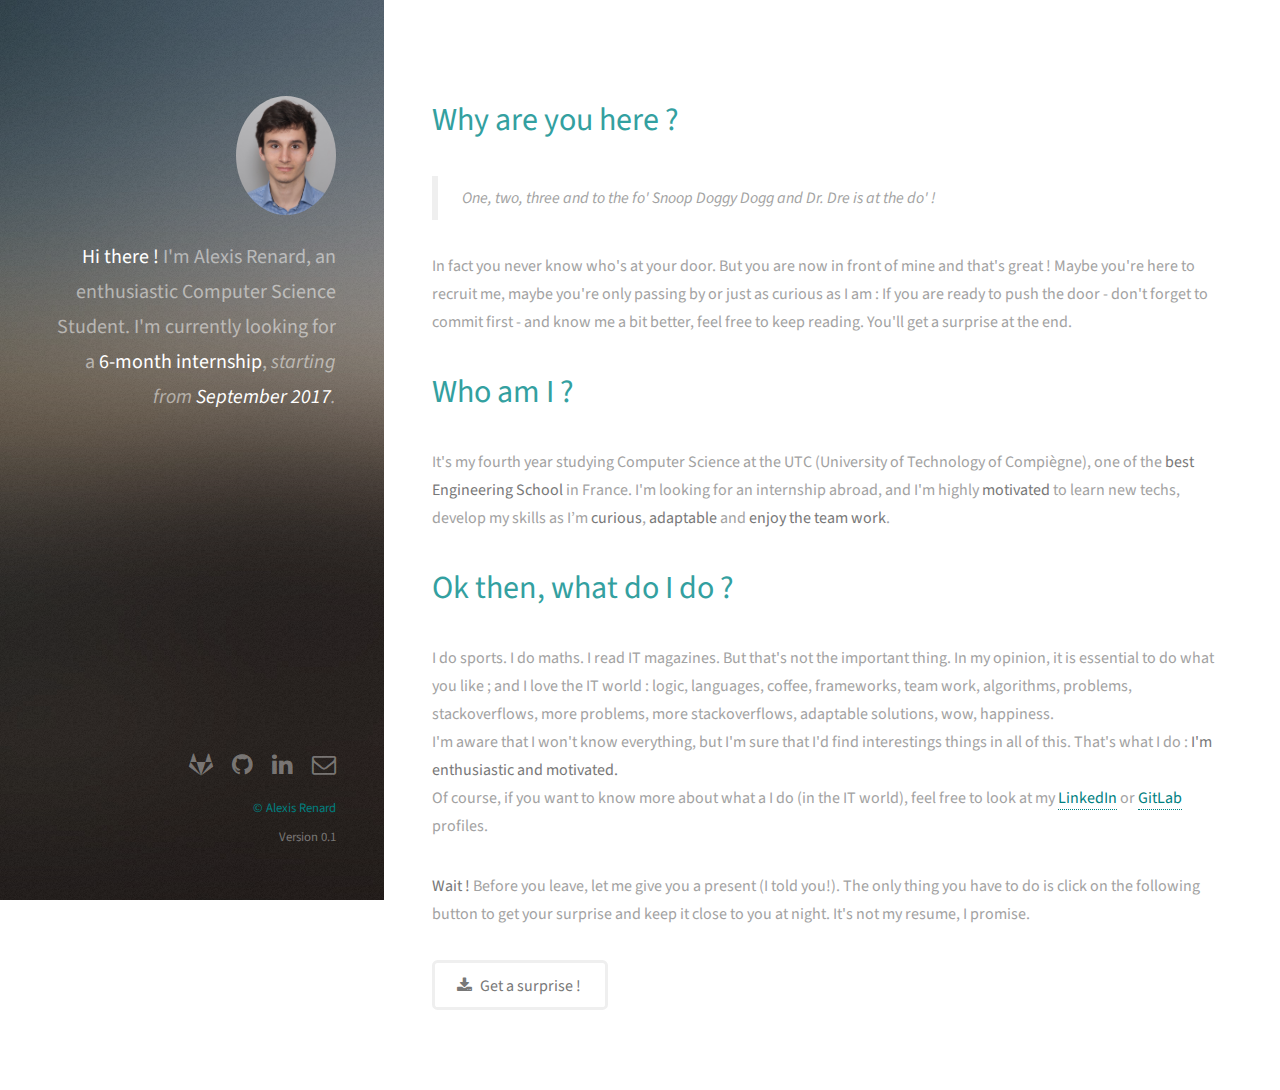
==== index.html @ 72b144be "initial commit, v0.1" ====
<!DOCTYPE HTML>
<html>
	<head>
		<title>Over here ! </title>
		<meta charset="utf-8" />
		<meta name="viewport" content="width=device-width, initial-scale=1" />
		<!--[if lte IE 8]><script src="assets/js/ie/html5shiv.js"></script><![endif]-->
		<link rel="stylesheet" href="assets/css/main.css" />
		<!--[if lte IE 8]><link rel="stylesheet" href="assets/css/ie8.css" /><![endif]-->
	</head>
	<body id="top">

		<!-- Header -->
			<header id="header">
				<div class="inner">
					<a href="#" class="image avatar"><img src="images/profile_picture.jpg" alt="" /></a>
					<h1><strong>Hi there ! </strong> I'm Alexis Renard, an enthusiastic Computer Science Student. <br/>
					I'm currently looking for a <strong>6-month internship</strong>, <i>starting from <strong>September 2017</strong>.</i><br />
					</h1>
				</div>
			</header>

		<!-- Main -->
			<div id="main">

				<!-- One -->
					<section id="one">
						
						<header class="major">
							<h2>Why are you here ?</h2>
						</header>
						<blockquote>One, two, three and to the fo' Snoop Doggy Dogg and Dr. Dre is at the do' !</blockquote>
						<p>In fact you never know who's at your door. But you are now in front of mine and that's great ! Maybe you're here to recruit me, maybe you're only passing by or just as curious as I am : If you are ready to push the door - don't forget to commit first - and know me a bit better, feel free to keep reading. You'll get a surprise at the end.
						</p>
						
						<header class="major">
							<h2>Who am I ?</h2>
						</header>
						<p>It's my fourth year studying Computer Science at the UTC (University of Technology of Compiègne),
one of the <strong>best Engineering School</strong> in France. I'm looking for an internship abroad, and I'm highly <strong>motivated</strong> to learn new techs, develop my skills
as I’m <strong>curious</strong>, <strong>adaptable</strong> and <strong>enjoy the team work</strong>.</p>
						
						<header class="major">
							<h2>Ok then, what do I do ?</h2>
						</header>
						<p>
						I do sports. I do maths. I read IT magazines. But that's not the important thing. In my opinion, it  is essential to do what you like ; and I love the IT world : logic, languages, coffee, frameworks, team work, algorithms, problems, stackoverflows, more problems, more stackoverflows, adaptable solutions, wow, happiness. <br/>
						I'm aware that I won't know everything, but I'm sure that I'd find interestings things in all of this. That's what I do : <strong>I'm enthusiastic and motivated.</strong><br/>
						Of course, if you want to know more about what a I do (in the IT world), feel free to look at my <a target="_blank" href="https://www.linkedin.com/in/renardalexis/">LinkedIn</a> or <a target="_blank" href="https://gitlab.com/alexis_renard">GitLab</a> profiles.
						</p>
	


						<p><strong>Wait !</strong> Before you leave, let me give you a present (I told you!). The only thing you have to do is click on the following button to get your surprise and keep it close to you at night. It's not my resume, I promise.
						</p>
						<ul class="actions">
								<li><a href="images/OMG_ITS_A_RESUME.pdf" download class="button icon fa-download">Get a surprise !</a></li>
						</ul>
						
					</section>
			</div>


		<!-- Footer -->
			<footer id="footer">
				<div class="inner">
					<ul class="icons">
						<li><a target="_blank" href="https://gitlab.com/alexis_renard" class="icon fa-gitlab"><span class="label">GitLab</span></a></li>
						<li><a target="_blank" href="https://github.com/alexis-renard" class="icon fa-github"><span class="label">Github</span></a></li>
						<li><a target="_blank" href="https://www.linkedin.com/in/renardalexis/" class="icon fa-linkedin"><span class="label">LinkedIn</span></a></li>
						<li><a target="_blank" href="mailto:renard.alexis@hotmail.fr" class="icon fa-envelope-o"><span class="label">Email</span></a></li>
					</ul>
					<ul class="copyright">
						<li class="alexiscolor">&copy; Alexis Renard</li>
						<li>Version 0.1</li>
						<!--<li>Design: <a href="http://html5up.net">HTML5 UP (sorry for the bit hidden credits, but they're here anyway. Thank you foalks it's a very nice work ! )</a></li>-->
					</ul>
				</div>
			</footer>

		<!-- Scripts -->
			<script src="assets/js/jquery.min.js"></script>
			<script src="assets/js/jquery.poptrox.min.js"></script>
			<script src="assets/js/skel.min.js"></script>
			<script src="assets/js/util.js"></script>
			<!--[if lte IE 8]><script src="assets/js/ie/respond.min.js"></script><![endif]-->
			<script src="assets/js/main.js"></script>

	</body>
</html>
---- assets/css/main.css ----
@import url("font-awesome.min.css");
@import url("https://fonts.googleapis.com/css?family=Source+Sans+Pro:400,400italic");

/*
	Strata by HTML5 UP
	html5up.net | @ajlkn
	Free for personal and commercial use under the CCA 3.0 license (html5up.net/license)
*/

/* Reset */

	html, body, div, span, applet, object, iframe, h1, h2, h3, h4, h5, h6, p, blockquote, pre, a, abbr, acronym, address, big, cite, code, del, dfn, em, img, ins, kbd, q, s, samp, small, strike, strong, sub, sup, tt, var, b, u, i, center, dl, dt, dd, ol, ul, li, fieldset, form, label, legend, table, caption, tbody, tfoot, thead, tr, th, td, article, aside, canvas, details, embed, figure, figcaption, footer, header, hgroup, menu, nav, output, ruby, section, summary, time, mark, audio, video {
		margin: 0;
		padding: 0;
		border: 0;
		font-size: 100%;
		font: inherit;
		vertical-align: baseline;
	}

	article, aside, details, figcaption, figure, footer, header, hgroup, menu, nav, section {
		display: block;
	}

	body {
		line-height: 1;
	}

	ol, ul {
		list-style: none;
	}

	blockquote, q {
		quotes: none;
	}

	blockquote:before, blockquote:after, q:before, q:after {
		content: '';
		content: none;
	}

	table {
		border-collapse: collapse;
		border-spacing: 0;
	}

	body {
		-webkit-text-size-adjust: none;
	}

/* Box Model */

	*, *:before, *:after {
		-moz-box-sizing: border-box;
		-webkit-box-sizing: border-box;
		box-sizing: border-box;
	}

/* Containers */

	.container {
		margin-left: auto;
		margin-right: auto;
	}

	.container.\31 25\25 {
		width: 100%;
		max-width: 1200px;
		min-width: 960px;
	}

	.container.\37 5\25 {
		width: 720px;
	}

	.container.\35 0\25 {
		width: 480px;
	}

	.container.\32 5\25 {
		width: 240px;
	}

	.container {
		width: 960px;
	}

	@media screen and (max-width: 1800px) {

		.container.\31 25\25 {
			width: 100%;
			max-width: 1200px;
			min-width: 960px;
		}

		.container.\37 5\25 {
			width: 720px;
		}

		.container.\35 0\25 {
			width: 480px;
		}

		.container.\32 5\25 {
			width: 240px;
		}

		.container {
			width: 960px;
		}

	}

	@media screen and (max-width: 1280px) {

		.container.\31 25\25 {
			width: 100%;
			max-width: 1200px;
			min-width: 960px;
		}

		.container.\37 5\25 {
			width: 720px;
		}

		.container.\35 0\25 {
			width: 480px;
		}

		.container.\32 5\25 {
			width: 240px;
		}

		.container {
			width: 960px;
		}

	}

	@media screen and (max-width: 980px) {

		.container.\31 25\25 {
			width: 100%;
			max-width: 1200px;
			min-width: 960px;
		}

		.container.\37 5\25 {
			width: 720px;
		}

		.container.\35 0\25 {
			width: 480px;
		}

		.container.\32 5\25 {
			width: 240px;
		}

		.container {
			width: 960px;
		}

	}

	@media screen and (max-width: 736px) {

		.container.\31 25\25 {
			width: 100%;
			max-width: 1200px;
			min-width: 960px;
		}

		.container.\37 5\25 {
			width: 720px;
		}

		.container.\35 0\25 {
			width: 480px;
		}

		.container.\32 5\25 {
			width: 240px;
		}

		.container {
			width: 960px;
		}

	}

	@media screen and (max-width: 480px) {

		.container.\31 25\25 {
			width: 100%;
			max-width: 1200px;
			min-width: 960px;
		}

		.container.\37 5\25 {
			width: 720px;
		}

		.container.\35 0\25 {
			width: 480px;
		}

		.container.\32 5\25 {
			width: 240px;
		}

		.container {
			width: 960px;
		}

	}

/* Grid */

	.row {
		border-bottom: solid 1px transparent;
		-moz-box-sizing: border-box;
		-webkit-box-sizing: border-box;
		box-sizing: border-box;
	}

	.row > * {
		float: left;
		-moz-box-sizing: border-box;
		-webkit-box-sizing: border-box;
		box-sizing: border-box;
	}

	.row:after, .row:before {
		content: '';
		display: block;
		clear: both;
		height: 0;
	}

	.row.uniform > * > :first-child {
		margin-top: 0;
	}

	.row.uniform > * > :last-child {
		margin-bottom: 0;
	}

	.row.\30 \25 > * {
		padding: 0 0 0 0em;
	}

	.row.\30 \25 {
		margin: 0 0 -1px 0em;
	}

	.row.uniform.\30 \25 > * {
		padding: 0em 0 0 0em;
	}

	.row.uniform.\30 \25 {
		margin: 0em 0 -1px 0em;
	}

	.row > * {
		padding: 0 0 0 2.5em;
	}

	.row {
		margin: 0 0 -1px -2.5em;
	}

	.row.uniform > * {
		padding: 2.5em 0 0 2.5em;
	}

	.row.uniform {
		margin: -2.5em 0 -1px -2.5em;
	}

	.row.\32 00\25 > * {
		padding: 0 0 0 5em;
	}

	.row.\32 00\25 {
		margin: 0 0 -1px -5em;
	}

	.row.uniform.\32 00\25 > * {
		padding: 5em 0 0 5em;
	}

	.row.uniform.\32 00\25 {
		margin: -5em 0 -1px -5em;
	}

	.row.\31 50\25 > * {
		padding: 0 0 0 3.75em;
	}

	.row.\31 50\25 {
		margin: 0 0 -1px -3.75em;
	}

	.row.uniform.\31 50\25 > * {
		padding: 3.75em 0 0 3.75em;
	}

	.row.uniform.\31 50\25 {
		margin: -3.75em 0 -1px -3.75em;
	}

	.row.\35 0\25 > * {
		padding: 0 0 0 1.25em;
	}

	.row.\35 0\25 {
		margin: 0 0 -1px -1.25em;
	}

	.row.uniform.\35 0\25 > * {
		padding: 1.25em 0 0 1.25em;
	}

	.row.uniform.\35 0\25 {
		margin: -1.25em 0 -1px -1.25em;
	}

	.row.\32 5\25 > * {
		padding: 0 0 0 0.625em;
	}

	.row.\32 5\25 {
		margin: 0 0 -1px -0.625em;
	}

	.row.uniform.\32 5\25 > * {
		padding: 0.625em 0 0 0.625em;
	}

	.row.uniform.\32 5\25 {
		margin: -0.625em 0 -1px -0.625em;
	}

	.\31 2u, .\31 2u\24 {
		width: 100%;
		clear: none;
		margin-left: 0;
	}

	.\31 1u, .\31 1u\24 {
		width: 91.6666666667%;
		clear: none;
		margin-left: 0;
	}

	.\31 0u, .\31 0u\24 {
		width: 83.3333333333%;
		clear: none;
		margin-left: 0;
	}

	.\39 u, .\39 u\24 {
		width: 75%;
		clear: none;
		margin-left: 0;
	}

	.\38 u, .\38 u\24 {
		width: 66.6666666667%;
		clear: none;
		margin-left: 0;
	}

	.\37 u, .\37 u\24 {
		width: 58.3333333333%;
		clear: none;
		margin-left: 0;
	}

	.\36 u, .\36 u\24 {
		width: 50%;
		clear: none;
		margin-left: 0;
	}

	.\35 u, .\35 u\24 {
		width: 41.6666666667%;
		clear: none;
		margin-left: 0;
	}

	.\34 u, .\34 u\24 {
		width: 33.3333333333%;
		clear: none;
		margin-left: 0;
	}

	.\33 u, .\33 u\24 {
		width: 25%;
		clear: none;
		margin-left: 0;
	}

	.\32 u, .\32 u\24 {
		width: 16.6666666667%;
		clear: none;
		margin-left: 0;
	}

	.\31 u, .\31 u\24 {
		width: 8.3333333333%;
		clear: none;
		margin-left: 0;
	}

	.\31 2u\24 + *,
	.\31 1u\24 + *,
	.\31 0u\24 + *,
	.\39 u\24 + *,
	.\38 u\24 + *,
	.\37 u\24 + *,
	.\36 u\24 + *,
	.\35 u\24 + *,
	.\34 u\24 + *,
	.\33 u\24 + *,
	.\32 u\24 + *,
	.\31 u\24 + * {
		clear: left;
	}

	.\-11u {
		margin-left: 91.66667%;
	}

	.\-10u {
		margin-left: 83.33333%;
	}

	.\-9u {
		margin-left: 75%;
	}

	.\-8u {
		margin-left: 66.66667%;
	}

	.\-7u {
		margin-left: 58.33333%;
	}

	.\-6u {
		margin-left: 50%;
	}

	.\-5u {
		margin-left: 41.66667%;
	}

	.\-4u {
		margin-left: 33.33333%;
	}

	.\-3u {
		margin-left: 25%;
	}

	.\-2u {
		margin-left: 16.66667%;
	}

	.\-1u {
		margin-left: 8.33333%;
	}

	@media screen and (max-width: 1800px) {

		.row > * {
			padding: 0 0 0 2.5em;
		}

		.row {
			margin: 0 0 -1px -2.5em;
		}

		.row.uniform > * {
			padding: 2.5em 0 0 2.5em;
		}

		.row.uniform {
			margin: -2.5em 0 -1px -2.5em;
		}

		.row.\32 00\25 > * {
			padding: 0 0 0 5em;
		}

		.row.\32 00\25 {
			margin: 0 0 -1px -5em;
		}

		.row.uniform.\32 00\25 > * {
			padding: 5em 0 0 5em;
		}

		.row.uniform.\32 00\25 {
			margin: -5em 0 -1px -5em;
		}

		.row.\31 50\25 > * {
			padding: 0 0 0 3.75em;
		}

		.row.\31 50\25 {
			margin: 0 0 -1px -3.75em;
		}

		.row.uniform.\31 50\25 > * {
			padding: 3.75em 0 0 3.75em;
		}

		.row.uniform.\31 50\25 {
			margin: -3.75em 0 -1px -3.75em;
		}

		.row.\35 0\25 > * {
			padding: 0 0 0 1.25em;
		}

		.row.\35 0\25 {
			margin: 0 0 -1px -1.25em;
		}

		.row.uniform.\35 0\25 > * {
			padding: 1.25em 0 0 1.25em;
		}

		.row.uniform.\35 0\25 {
			margin: -1.25em 0 -1px -1.25em;
		}

		.row.\32 5\25 > * {
			padding: 0 0 0 0.625em;
		}

		.row.\32 5\25 {
			margin: 0 0 -1px -0.625em;
		}

		.row.uniform.\32 5\25 > * {
			padding: 0.625em 0 0 0.625em;
		}

		.row.uniform.\32 5\25 {
			margin: -0.625em 0 -1px -0.625em;
		}

		.\31 2u\28xlarge\29, .\31 2u\24\28xlarge\29 {
			width: 100%;
			clear: none;
			margin-left: 0;
		}

		.\31 1u\28xlarge\29, .\31 1u\24\28xlarge\29 {
			width: 91.6666666667%;
			clear: none;
			margin-left: 0;
		}

		.\31 0u\28xlarge\29, .\31 0u\24\28xlarge\29 {
			width: 83.3333333333%;
			clear: none;
			margin-left: 0;
		}

		.\39 u\28xlarge\29, .\39 u\24\28xlarge\29 {
			width: 75%;
			clear: none;
			margin-left: 0;
		}

		.\38 u\28xlarge\29, .\38 u\24\28xlarge\29 {
			width: 66.6666666667%;
			clear: none;
			margin-left: 0;
		}

		.\37 u\28xlarge\29, .\37 u\24\28xlarge\29 {
			width: 58.3333333333%;
			clear: none;
			margin-left: 0;
		}

		.\36 u\28xlarge\29, .\36 u\24\28xlarge\29 {
			width: 50%;
			clear: none;
			margin-left: 0;
		}

		.\35 u\28xlarge\29, .\35 u\24\28xlarge\29 {
			width: 41.6666666667%;
			clear: none;
			margin-left: 0;
		}

		.\34 u\28xlarge\29, .\34 u\24\28xlarge\29 {
			width: 33.3333333333%;
			clear: none;
			margin-left: 0;
		}

		.\33 u\28xlarge\29, .\33 u\24\28xlarge\29 {
			width: 25%;
			clear: none;
			margin-left: 0;
		}

		.\32 u\28xlarge\29, .\32 u\24\28xlarge\29 {
			width: 16.6666666667%;
			clear: none;
			margin-left: 0;
		}

		.\31 u\28xlarge\29, .\31 u\24\28xlarge\29 {
			width: 8.3333333333%;
			clear: none;
			margin-left: 0;
		}

		.\31 2u\24\28xlarge\29 + *,
		.\31 1u\24\28xlarge\29 + *,
		.\31 0u\24\28xlarge\29 + *,
		.\39 u\24\28xlarge\29 + *,
		.\38 u\24\28xlarge\29 + *,
		.\37 u\24\28xlarge\29 + *,
		.\36 u\24\28xlarge\29 + *,
		.\35 u\24\28xlarge\29 + *,
		.\34 u\24\28xlarge\29 + *,
		.\33 u\24\28xlarge\29 + *,
		.\32 u\24\28xlarge\29 + *,
		.\31 u\24\28xlarge\29 + * {
			clear: left;
		}

		.\-11u\28xlarge\29 {
			margin-left: 91.66667%;
		}

		.\-10u\28xlarge\29 {
			margin-left: 83.33333%;
		}

		.\-9u\28xlarge\29 {
			margin-left: 75%;
		}

		.\-8u\28xlarge\29 {
			margin-left: 66.66667%;
		}

		.\-7u\28xlarge\29 {
			margin-left: 58.33333%;
		}

		.\-6u\28xlarge\29 {
			margin-left: 50%;
		}

		.\-5u\28xlarge\29 {
			margin-left: 41.66667%;
		}

		.\-4u\28xlarge\29 {
			margin-left: 33.33333%;
		}

		.\-3u\28xlarge\29 {
			margin-left: 25%;
		}

		.\-2u\28xlarge\29 {
			margin-left: 16.66667%;
		}

		.\-1u\28xlarge\29 {
			margin-left: 8.33333%;
		}

	}

	@media screen and (max-width: 1280px) {

		.row > * {
			padding: 0 0 0 2em;
		}

		.row {
			margin: 0 0 -1px -2em;
		}

		.row.uniform > * {
			padding: 2em 0 0 2em;
		}

		.row.uniform {
			margin: -2em 0 -1px -2em;
		}

		.row.\32 00\25 > * {
			padding: 0 0 0 4em;
		}

		.row.\32 00\25 {
			margin: 0 0 -1px -4em;
		}

		.row.uniform.\32 00\25 > * {
			padding: 4em 0 0 4em;
		}

		.row.uniform.\32 00\25 {
			margin: -4em 0 -1px -4em;
		}

		.row.\31 50\25 > * {
			padding: 0 0 0 3em;
		}

		.row.\31 50\25 {
			margin: 0 0 -1px -3em;
		}

		.row.uniform.\31 50\25 > * {
			padding: 3em 0 0 3em;
		}

		.row.uniform.\31 50\25 {
			margin: -3em 0 -1px -3em;
		}

		.row.\35 0\25 > * {
			padding: 0 0 0 1em;
		}

		.row.\35 0\25 {
			margin: 0 0 -1px -1em;
		}

		.row.uniform.\35 0\25 > * {
			padding: 1em 0 0 1em;
		}

		.row.uniform.\35 0\25 {
			margin: -1em 0 -1px -1em;
		}

		.row.\32 5\25 > * {
			padding: 0 0 0 0.5em;
		}

		.row.\32 5\25 {
			margin: 0 0 -1px -0.5em;
		}

		.row.uniform.\32 5\25 > * {
			padding: 0.5em 0 0 0.5em;
		}

		.row.uniform.\32 5\25 {
			margin: -0.5em 0 -1px -0.5em;
		}

		.\31 2u\28large\29, .\31 2u\24\28large\29 {
			width: 100%;
			clear: none;
			margin-left: 0;
		}

		.\31 1u\28large\29, .\31 1u\24\28large\29 {
			width: 91.6666666667%;
			clear: none;
			margin-left: 0;
		}

		.\31 0u\28large\29, .\31 0u\24\28large\29 {
			width: 83.3333333333%;
			clear: none;
			margin-left: 0;
		}

		.\39 u\28large\29, .\39 u\24\28large\29 {
			width: 75%;
			clear: none;
			margin-left: 0;
		}

		.\38 u\28large\29, .\38 u\24\28large\29 {
			width: 66.6666666667%;
			clear: none;
			margin-left: 0;
		}

		.\37 u\28large\29, .\37 u\24\28large\29 {
			width: 58.3333333333%;
			clear: none;
			margin-left: 0;
		}

		.\36 u\28large\29, .\36 u\24\28large\29 {
			width: 50%;
			clear: none;
			margin-left: 0;
		}

		.\35 u\28large\29, .\35 u\24\28large\29 {
			width: 41.6666666667%;
			clear: none;
			margin-left: 0;
		}

		.\34 u\28large\29, .\34 u\24\28large\29 {
			width: 33.3333333333%;
			clear: none;
			margin-left: 0;
		}

		.\33 u\28large\29, .\33 u\24\28large\29 {
			width: 25%;
			clear: none;
			margin-left: 0;
		}

		.\32 u\28large\29, .\32 u\24\28large\29 {
			width: 16.6666666667%;
			clear: none;
			margin-left: 0;
		}

		.\31 u\28large\29, .\31 u\24\28large\29 {
			width: 8.3333333333%;
			clear: none;
			margin-left: 0;
		}

		.\31 2u\24\28large\29 + *,
		.\31 1u\24\28large\29 + *,
		.\31 0u\24\28large\29 + *,
		.\39 u\24\28large\29 + *,
		.\38 u\24\28large\29 + *,
		.\37 u\24\28large\29 + *,
		.\36 u\24\28large\29 + *,
		.\35 u\24\28large\29 + *,
		.\34 u\24\28large\29 + *,
		.\33 u\24\28large\29 + *,
		.\32 u\24\28large\29 + *,
		.\31 u\24\28large\29 + * {
			clear: left;
		}

		.\-11u\28large\29 {
			margin-left: 91.66667%;
		}

		.\-10u\28large\29 {
			margin-left: 83.33333%;
		}

		.\-9u\28large\29 {
			margin-left: 75%;
		}

		.\-8u\28large\29 {
			margin-left: 66.66667%;
		}

		.\-7u\28large\29 {
			margin-left: 58.33333%;
		}

		.\-6u\28large\29 {
			margin-left: 50%;
		}

		.\-5u\28large\29 {
			margin-left: 41.66667%;
		}

		.\-4u\28large\29 {
			margin-left: 33.33333%;
		}

		.\-3u\28large\29 {
			margin-left: 25%;
		}

		.\-2u\28large\29 {
			margin-left: 16.66667%;
		}

		.\-1u\28large\29 {
			margin-left: 8.33333%;
		}

	}

	@media screen and (max-width: 980px) {

		.row > * {
			padding: 0 0 0 2em;
		}

		.row {
			margin: 0 0 -1px -2em;
		}

		.row.uniform > * {
			padding: 2em 0 0 2em;
		}

		.row.uniform {
			margin: -2em 0 -1px -2em;
		}

		.row.\32 00\25 > * {
			padding: 0 0 0 4em;
		}

		.row.\32 00\25 {
			margin: 0 0 -1px -4em;
		}

		.row.uniform.\32 00\25 > * {
			padding: 4em 0 0 4em;
		}

		.row.uniform.\32 00\25 {
			margin: -4em 0 -1px -4em;
		}

		.row.\31 50\25 > * {
			padding: 0 0 0 3em;
		}

		.row.\31 50\25 {
			margin: 0 0 -1px -3em;
		}

		.row.uniform.\31 50\25 > * {
			padding: 3em 0 0 3em;
		}

		.row.uniform.\31 50\25 {
			margin: -3em 0 -1px -3em;
		}

		.row.\35 0\25 > * {
			padding: 0 0 0 1em;
		}

		.row.\35 0\25 {
			margin: 0 0 -1px -1em;
		}

		.row.uniform.\35 0\25 > * {
			padding: 1em 0 0 1em;
		}

		.row.uniform.\35 0\25 {
			margin: -1em 0 -1px -1em;
		}

		.row.\32 5\25 > * {
			padding: 0 0 0 0.5em;
		}

		.row.\32 5\25 {
			margin: 0 0 -1px -0.5em;
		}

		.row.uniform.\32 5\25 > * {
			padding: 0.5em 0 0 0.5em;
		}

		.row.uniform.\32 5\25 {
			margin: -0.5em 0 -1px -0.5em;
		}

		.\31 2u\28medium\29, .\31 2u\24\28medium\29 {
			width: 100%;
			clear: none;
			margin-left: 0;
		}

		.\31 1u\28medium\29, .\31 1u\24\28medium\29 {
			width: 91.6666666667%;
			clear: none;
			margin-left: 0;
		}

		.\31 0u\28medium\29, .\31 0u\24\28medium\29 {
			width: 83.3333333333%;
			clear: none;
			margin-left: 0;
		}

		.\39 u\28medium\29, .\39 u\24\28medium\29 {
			width: 75%;
			clear: none;
			margin-left: 0;
		}

		.\38 u\28medium\29, .\38 u\24\28medium\29 {
			width: 66.6666666667%;
			clear: none;
			margin-left: 0;
		}

		.\37 u\28medium\29, .\37 u\24\28medium\29 {
			width: 58.3333333333%;
			clear: none;
			margin-left: 0;
		}

		.\36 u\28medium\29, .\36 u\24\28medium\29 {
			width: 50%;
			clear: none;
			margin-left: 0;
		}

		.\35 u\28medium\29, .\35 u\24\28medium\29 {
			width: 41.6666666667%;
			clear: none;
			margin-left: 0;
		}

		.\34 u\28medium\29, .\34 u\24\28medium\29 {
			width: 33.3333333333%;
			clear: none;
			margin-left: 0;
		}

		.\33 u\28medium\29, .\33 u\24\28medium\29 {
			width: 25%;
			clear: none;
			margin-left: 0;
		}

		.\32 u\28medium\29, .\32 u\24\28medium\29 {
			width: 16.6666666667%;
			clear: none;
			margin-left: 0;
		}

		.\31 u\28medium\29, .\31 u\24\28medium\29 {
			width: 8.3333333333%;
			clear: none;
			margin-left: 0;
		}

		.\31 2u\24\28medium\29 + *,
		.\31 1u\24\28medium\29 + *,
		.\31 0u\24\28medium\29 + *,
		.\39 u\24\28medium\29 + *,
		.\38 u\24\28medium\29 + *,
		.\37 u\24\28medium\29 + *,
		.\36 u\24\28medium\29 + *,
		.\35 u\24\28medium\29 + *,
		.\34 u\24\28medium\29 + *,
		.\33 u\24\28medium\29 + *,
		.\32 u\24\28medium\29 + *,
		.\31 u\24\28medium\29 + * {
			clear: left;
		}

		.\-11u\28medium\29 {
			margin-left: 91.66667%;
		}

		.\-10u\28medium\29 {
			margin-left: 83.33333%;
		}

		.\-9u\28medium\29 {
			margin-left: 75%;
		}

		.\-8u\28medium\29 {
			margin-left: 66.66667%;
		}

		.\-7u\28medium\29 {
			margin-left: 58.33333%;
		}

		.\-6u\28medium\29 {
			margin-left: 50%;
		}

		.\-5u\28medium\29 {
			margin-left: 41.66667%;
		}

		.\-4u\28medium\29 {
			margin-left: 33.33333%;
		}

		.\-3u\28medium\29 {
			margin-left: 25%;
		}

		.\-2u\28medium\29 {
			margin-left: 16.66667%;
		}

		.\-1u\28medium\29 {
			margin-left: 8.33333%;
		}

	}

	@media screen and (max-width: 736px) {

		.row > * {
			padding: 0 0 0 1.5em;
		}

		.row {
			margin: 0 0 -1px -1.5em;
		}

		.row.uniform > * {
			padding: 1.5em 0 0 1.5em;
		}

		.row.uniform {
			margin: -1.5em 0 -1px -1.5em;
		}

		.row.\32 00\25 > * {
			padding: 0 0 0 3em;
		}

		.row.\32 00\25 {
			margin: 0 0 -1px -3em;
		}

		.row.uniform.\32 00\25 > * {
			padding: 3em 0 0 3em;
		}

		.row.uniform.\32 00\25 {
			margin: -3em 0 -1px -3em;
		}

		.row.\31 50\25 > * {
			padding: 0 0 0 2.25em;
		}

		.row.\31 50\25 {
			margin: 0 0 -1px -2.25em;
		}

		.row.uniform.\31 50\25 > * {
			padding: 2.25em 0 0 2.25em;
		}

		.row.uniform.\31 50\25 {
			margin: -2.25em 0 -1px -2.25em;
		}

		.row.\35 0\25 > * {
			padding: 0 0 0 0.75em;
		}

		.row.\35 0\25 {
			margin: 0 0 -1px -0.75em;
		}

		.row.uniform.\35 0\25 > * {
			padding: 0.75em 0 0 0.75em;
		}

		.row.uniform.\35 0\25 {
			margin: -0.75em 0 -1px -0.75em;
		}

		.row.\32 5\25 > * {
			padding: 0 0 0 0.375em;
		}

		.row.\32 5\25 {
			margin: 0 0 -1px -0.375em;
		}

		.row.uniform.\32 5\25 > * {
			padding: 0.375em 0 0 0.375em;
		}

		.row.uniform.\32 5\25 {
			margin: -0.375em 0 -1px -0.375em;
		}

		.\31 2u\28small\29, .\31 2u\24\28small\29 {
			width: 100%;
			clear: none;
			margin-left: 0;
		}

		.\31 1u\28small\29, .\31 1u\24\28small\29 {
			width: 91.6666666667%;
			clear: none;
			margin-left: 0;
		}

		.\31 0u\28small\29, .\31 0u\24\28small\29 {
			width: 83.3333333333%;
			clear: none;
			margin-left: 0;
		}

		.\39 u\28small\29, .\39 u\24\28small\29 {
			width: 75%;
			clear: none;
			margin-left: 0;
		}

		.\38 u\28small\29, .\38 u\24\28small\29 {
			width: 66.6666666667%;
			clear: none;
			margin-left: 0;
		}

		.\37 u\28small\29, .\37 u\24\28small\29 {
			width: 58.3333333333%;
			clear: none;
			margin-left: 0;
		}

		.\36 u\28small\29, .\36 u\24\28small\29 {
			width: 50%;
			clear: none;
			margin-left: 0;
		}

		.\35 u\28small\29, .\35 u\24\28small\29 {
			width: 41.6666666667%;
			clear: none;
			margin-left: 0;
		}

		.\34 u\28small\29, .\34 u\24\28small\29 {
			width: 33.3333333333%;
			clear: none;
			margin-left: 0;
		}

		.\33 u\28small\29, .\33 u\24\28small\29 {
			width: 25%;
			clear: none;
			margin-left: 0;
		}

		.\32 u\28small\29, .\32 u\24\28small\29 {
			width: 16.6666666667%;
			clear: none;
			margin-left: 0;
		}

		.\31 u\28small\29, .\31 u\24\28small\29 {
			width: 8.3333333333%;
			clear: none;
			margin-left: 0;
		}

		.\31 2u\24\28small\29 + *,
		.\31 1u\24\28small\29 + *,
		.\31 0u\24\28small\29 + *,
		.\39 u\24\28small\29 + *,
		.\38 u\24\28small\29 + *,
		.\37 u\24\28small\29 + *,
		.\36 u\24\28small\29 + *,
		.\35 u\24\28small\29 + *,
		.\34 u\24\28small\29 + *,
		.\33 u\24\28small\29 + *,
		.\32 u\24\28small\29 + *,
		.\31 u\24\28small\29 + * {
			clear: left;
		}

		.\-11u\28small\29 {
			margin-left: 91.66667%;
		}

		.\-10u\28small\29 {
			margin-left: 83.33333%;
		}

		.\-9u\28small\29 {
			margin-left: 75%;
		}

		.\-8u\28small\29 {
			margin-left: 66.66667%;
		}

		.\-7u\28small\29 {
			margin-left: 58.33333%;
		}

		.\-6u\28small\29 {
			margin-left: 50%;
		}

		.\-5u\28small\29 {
			margin-left: 41.66667%;
		}

		.\-4u\28small\29 {
			margin-left: 33.33333%;
		}

		.\-3u\28small\29 {
			margin-left: 25%;
		}

		.\-2u\28small\29 {
			margin-left: 16.66667%;
		}

		.\-1u\28small\29 {
			margin-left: 8.33333%;
		}

	}

	@media screen and (max-width: 480px) {

		.row > * {
			padding: 0 0 0 1.5em;
		}

		.row {
			margin: 0 0 -1px -1.5em;
		}

		.row.uniform > * {
			padding: 1.5em 0 0 1.5em;
		}

		.row.uniform {
			margin: -1.5em 0 -1px -1.5em;
		}

		.row.\32 00\25 > * {
			padding: 0 0 0 3em;
		}

		.row.\32 00\25 {
			margin: 0 0 -1px -3em;
		}

		.row.uniform.\32 00\25 > * {
			padding: 3em 0 0 3em;
		}

		.row.uniform.\32 00\25 {
			margin: -3em 0 -1px -3em;
		}

		.row.\31 50\25 > * {
			padding: 0 0 0 2.25em;
		}

		.row.\31 50\25 {
			margin: 0 0 -1px -2.25em;
		}

		.row.uniform.\31 50\25 > * {
			padding: 2.25em 0 0 2.25em;
		}

		.row.uniform.\31 50\25 {
			margin: -2.25em 0 -1px -2.25em;
		}

		.row.\35 0\25 > * {
			padding: 0 0 0 0.75em;
		}

		.row.\35 0\25 {
			margin: 0 0 -1px -0.75em;
		}

		.row.uniform.\35 0\25 > * {
			padding: 0.75em 0 0 0.75em;
		}

		.row.uniform.\35 0\25 {
			margin: -0.75em 0 -1px -0.75em;
		}

		.row.\32 5\25 > * {
			padding: 0 0 0 0.375em;
		}

		.row.\32 5\25 {
			margin: 0 0 -1px -0.375em;
		}

		.row.uniform.\32 5\25 > * {
			padding: 0.375em 0 0 0.375em;
		}

		.row.uniform.\32 5\25 {
			margin: -0.375em 0 -1px -0.375em;
		}

		.\31 2u\28xsmall\29, .\31 2u\24\28xsmall\29 {
			width: 100%;
			clear: none;
			margin-left: 0;
		}

		.\31 1u\28xsmall\29, .\31 1u\24\28xsmall\29 {
			width: 91.6666666667%;
			clear: none;
			margin-left: 0;
		}

		.\31 0u\28xsmall\29, .\31 0u\24\28xsmall\29 {
			width: 83.3333333333%;
			clear: none;
			margin-left: 0;
		}

		.\39 u\28xsmall\29, .\39 u\24\28xsmall\29 {
			width: 75%;
			clear: none;
			margin-left: 0;
		}

		.\38 u\28xsmall\29, .\38 u\24\28xsmall\29 {
			width: 66.6666666667%;
			clear: none;
			margin-left: 0;
		}

		.\37 u\28xsmall\29, .\37 u\24\28xsmall\29 {
			width: 58.3333333333%;
			clear: none;
			margin-left: 0;
		}

		.\36 u\28xsmall\29, .\36 u\24\28xsmall\29 {
			width: 50%;
			clear: none;
			margin-left: 0;
		}

		.\35 u\28xsmall\29, .\35 u\24\28xsmall\29 {
			width: 41.6666666667%;
			clear: none;
			margin-left: 0;
		}

		.\34 u\28xsmall\29, .\34 u\24\28xsmall\29 {
			width: 33.3333333333%;
			clear: none;
			margin-left: 0;
		}

		.\33 u\28xsmall\29, .\33 u\24\28xsmall\29 {
			width: 25%;
			clear: none;
			margin-left: 0;
		}

		.\32 u\28xsmall\29, .\32 u\24\28xsmall\29 {
			width: 16.6666666667%;
			clear: none;
			margin-left: 0;
		}

		.\31 u\28xsmall\29, .\31 u\24\28xsmall\29 {
			width: 8.3333333333%;
			clear: none;
			margin-left: 0;
		}

		.\31 2u\24\28xsmall\29 + *,
		.\31 1u\24\28xsmall\29 + *,
		.\31 0u\24\28xsmall\29 + *,
		.\39 u\24\28xsmall\29 + *,
		.\38 u\24\28xsmall\29 + *,
		.\37 u\24\28xsmall\29 + *,
		.\36 u\24\28xsmall\29 + *,
		.\35 u\24\28xsmall\29 + *,
		.\34 u\24\28xsmall\29 + *,
		.\33 u\24\28xsmall\29 + *,
		.\32 u\24\28xsmall\29 + *,
		.\31 u\24\28xsmall\29 + * {
			clear: left;
		}

		.\-11u\28xsmall\29 {
			margin-left: 91.66667%;
		}

		.\-10u\28xsmall\29 {
			margin-left: 83.33333%;
		}

		.\-9u\28xsmall\29 {
			margin-left: 75%;
		}

		.\-8u\28xsmall\29 {
			margin-left: 66.66667%;
		}

		.\-7u\28xsmall\29 {
			margin-left: 58.33333%;
		}

		.\-6u\28xsmall\29 {
			margin-left: 50%;
		}

		.\-5u\28xsmall\29 {
			margin-left: 41.66667%;
		}

		.\-4u\28xsmall\29 {
			margin-left: 33.33333%;
		}

		.\-3u\28xsmall\29 {
			margin-left: 25%;
		}

		.\-2u\28xsmall\29 {
			margin-left: 16.66667%;
		}

		.\-1u\28xsmall\29 {
			margin-left: 8.33333%;
		}

	}

/* Basic */

	body {
		background: #fff;
	}

		body.is-loading *, body.is-loading *:before, body.is-loading *:after {
			-moz-animation: none !important;
			-webkit-animation: none !important;
			-ms-animation: none !important;
			animation: none !important;
			-moz-transition: none !important;
			-webkit-transition: none !important;
			-ms-transition: none !important;
			transition: none !important;
		}

	body, input, select, textarea {
		color: #a2a2a2;
		font-family: "Source Sans Pro", Helvetica, sans-serif;
		font-size: 16pt;
		font-weight: 400;
		line-height: 1.75em;
	}

	a {
		-moz-transition: color 0.2s ease-in-out, border-color 0.2s ease-in-out;
		-webkit-transition: color 0.2s ease-in-out, border-color 0.2s ease-in-out;
		-ms-transition: color 0.2s ease-in-out, border-color 0.2s ease-in-out;
		transition: color 0.2s ease-in-out, border-color 0.2s ease-in-out;
		border-bottom: dotted 1px;
		/*color: #49bf9d;*/
		color: #008080;
		text-decoration: none;
	}

		a:hover {
			border-bottom-color: transparent;
			color: #008080 !important; /*49bf9d*/
			text-decoration: none;
		}

	strong, b {
		color: #787878;
		font-weight: 400;
	}

	em, i {
		font-style: italic;
	}

	p {
		margin: 0 0 2em 0;
	}
	
  h2{ /*customed*/
 		color: #33A0A0;
		font-weight: 400;
		line-height: 1em;
		margin: 0 0 1em 0; 	
  }
  
	h1, h3, h4, h5, h6 {
		color: #787878;
		font-weight: 400;
		line-height: 1em;
		margin: 0 0 1em 0;
	}

		h1 a, h2 a, h3 a, h4 a, h5 a, h6 a {
			color: inherit;
			text-decoration: none;
		}

	h1 {
		font-size: 2em;
		line-height: 1.5em;
	}

	h2 {
		font-size: 1.5em;
		line-height: 1.5em;
	}

	h3 {
		font-size: 1.25em;
		line-height: 1.5em;
	}

	h4 {
		font-size: 1.1em;
		line-height: 1.5em;
	}

	h5 {
		font-size: 0.9em;
		line-height: 1.5em;
	}

	h6 {
		font-size: 0.7em;
		line-height: 1.5em;
	}

	sub {
		font-size: 0.8em;
		position: relative;
		top: 0.5em;
	}

	sup {
		font-size: 0.8em;
		position: relative;
		top: -0.5em;
	}

	hr {
		border: 0;
		border-bottom: solid 2px #efefef;
		margin: 2em 0;
	}

		hr.major {
			margin: 3em 0;
		}

	blockquote {
		border-left: solid 6px #efefef;
		font-style: italic;
		margin: 0 0 2em 0;
		padding: 0.5em 0 0.5em 1.5em;
	}

	code {
		background: #f7f7f7;
		border-radius: 0.35em;
		border: solid 2px #efefef;
		font-family: "Courier New", monospace;
		font-size: 0.9em;
		margin: 0 0.25em;
		padding: 0.25em 0.65em;
	}

	pre {
		-webkit-overflow-scrolling: touch;
		font-family: "Courier New", monospace;
		font-size: 0.9em;
		margin: 0 0 2em 0;
	}

		pre code {
			display: block;
			line-height: 1.75em;
			padding: 1em 1.5em;
			overflow-x: auto;
		}

	.align-left {
		text-align: left;
	}

	.align-center {
		text-align: center;
	}

	.align-right {
		text-align: right;
	}

/* Section/Article */

	section.special, article.special {
		text-align: center;
	}

	header p {
		color: #b2b2b2;
		position: relative;
		margin: 0 0 1.5em 0;
	}

	header h2 + p {
		font-size: 1.25em;
		margin-top: -1em;
		line-height: 1.5em;
	}

	header h3 + p {
		font-size: 1.1em;
		margin-top: -0.8em;
		line-height: 1.5em;
	}

	header h4 + p,
	header h5 + p,
	header h6 + p {
		font-size: 0.9em;
		margin-top: -0.6em;
		line-height: 1.5em;
	}

	header.major h2 {
		font-size: 2em;
	}

/* Form */

	form {
		margin: 0 0 2em 0;
	}

	label {
		color: #787878;
		display: block;
		font-size: 0.9em;
		font-weight: 400;
		margin: 0 0 1em 0;
	}

	input[type="text"],
	input[type="password"],
	input[type="email"],
	select,
	textarea {
		-moz-appearance: none;
		-webkit-appearance: none;
		-ms-appearance: none;
		appearance: none;
		background: #f7f7f7;
		border-radius: 0.35em;
		border: solid 2px transparent;
		color: inherit;
		display: block;
		outline: 0;
		padding: 0 0.75em;
		text-decoration: none;
		width: 100%;
	}

		input[type="text"]:invalid,
		input[type="password"]:invalid,
		input[type="email"]:invalid,
		select:invalid,
		textarea:invalid {
			box-shadow: none;
		}

		input[type="text"]:focus,
		input[type="password"]:focus,
		input[type="email"]:focus,
		select:focus,
		textarea:focus {
			border-color: #49bf9d;
		}

	.select-wrapper {
		text-decoration: none;
		display: block;
		position: relative;
	}

		.select-wrapper:before {
			-moz-osx-font-smoothing: grayscale;
			-webkit-font-smoothing: antialiased;
			font-family: FontAwesome;
			font-style: normal;
			font-weight: normal;
			text-transform: none !important;
		}

		.select-wrapper:before {
			color: #dfdfdf;
			content: '\f078';
			display: block;
			height: 2.75em;
			line-height: 2.75em;
			pointer-events: none;
			position: absolute;
			right: 0;
			text-align: center;
			top: 0;
			width: 2.75em;
		}

		.select-wrapper select::-ms-expand {
			display: none;
		}

	input[type="text"],
	input[type="password"],
	input[type="email"],
	select {
		height: 2.75em;
	}

	textarea {
		padding: 0.75em;
	}

	input[type="checkbox"],
	input[type="radio"] {
		-moz-appearance: none;
		-webkit-appearance: none;
		-ms-appearance: none;
		appearance: none;
		display: block;
		float: left;
		margin-right: -2em;
		opacity: 0;
		width: 1em;
		z-index: -1;
	}

		input[type="checkbox"] + label,
		input[type="radio"] + label {
			text-decoration: none;
			color: #a2a2a2;
			cursor: pointer;
			display: inline-block;
			font-size: 1em;
			font-weight: 400;
			padding-left: 2.4em;
			padding-right: 0.75em;
			position: relative;
		}

			input[type="checkbox"] + label:before,
			input[type="radio"] + label:before {
				-moz-osx-font-smoothing: grayscale;
				-webkit-font-smoothing: antialiased;
				font-family: FontAwesome;
				font-style: normal;
				font-weight: normal;
				text-transform: none !important;
			}

			input[type="checkbox"] + label:before,
			input[type="radio"] + label:before {
				background: #f7f7f7;
				border-radius: 0.35em;
				border: solid 2px transparent;
				content: '';
				display: inline-block;
				height: 1.65em;
				left: 0;
				line-height: 1.58125em;
				position: absolute;
				text-align: center;
				top: 0;
				width: 1.65em;
			}

		input[type="checkbox"]:checked + label:before,
		input[type="radio"]:checked + label:before {
			background: #787878;
			border-color: #787878;
			color: #fff;
			content: '\f00c';
		}

		input[type="checkbox"]:focus + label:before,
		input[type="radio"]:focus + label:before {
			border-color: #49bf9d;
		}

	input[type="checkbox"] + label:before {
		border-radius: 0.35em;
	}

	input[type="radio"] + label:before {
		border-radius: 100%;
	}

	::-webkit-input-placeholder {
		color: #b2b2b2 !important;
		opacity: 1.0;
	}

	:-moz-placeholder {
		color: #b2b2b2 !important;
		opacity: 1.0;
	}

	::-moz-placeholder {
		color: #b2b2b2 !important;
		opacity: 1.0;
	}

	:-ms-input-placeholder {
		color: #b2b2b2 !important;
		opacity: 1.0;
	}

	.formerize-placeholder {
		color: #b2b2b2 !important;
		opacity: 1.0;
	}

/* Box */

	.box {
		border-radius: 0.35em;
		border: solid 2px #efefef;
		margin-bottom: 2em;
		padding: 1.5em;
	}

		.box > :last-child,
		.box > :last-child > :last-child,
		.box > :last-child > :last-child > :last-child {
			margin-bottom: 0;
		}

		.box.alt {
			border: 0;
			border-radius: 0;
			padding: 0;
		}

/* Icon */

	.icon {
		text-decoration: none;
		border-bottom: none;
		position: relative;
	}

		.icon:before {
			-moz-osx-font-smoothing: grayscale;
			-webkit-font-smoothing: antialiased;
			font-family: FontAwesome;
			font-style: normal;
			font-weight: normal;
			text-transform: none !important;
		}

		.icon > .label {
			display: none;
		}

/* Image */

	.image {
		border-radius: 0.35em;
		border: 0;
		display: inline-block;
		position: relative;
	}

		.image:before {
			-moz-transition: opacity 0.2s ease-in-out;
			-webkit-transition: opacity 0.2s ease-in-out;
			-ms-transition: opacity 0.2s ease-in-out;
			transition: opacity 0.2s ease-in-out;
			background: url("images/overlay.png");
			border-radius: 0.35em;
			content: '';
			display: block;
			height: 100%;
			left: 0;
			opacity: 0.5;
			position: absolute;
			top: 0;
			width: 100%;
		}

		.image.thumb {
			text-align: center;
		}

			.image.thumb:after {
				-moz-transition: opacity 0.2s ease-in-out;
				-webkit-transition: opacity 0.2s ease-in-out;
				-ms-transition: opacity 0.2s ease-in-out;
				transition: opacity 0.2s ease-in-out;
				border-radius: 0.35em;
				border: solid 3px rgba(255, 255, 255, 0.5);
				color: #fff;
				content: 'View';
				display: inline-block;
				font-size: 0.8em;
				font-weight: 400;
				left: 50%;
				line-height: 2.25em;
				margin: -1.25em 0 0 -3em;
				opacity: 0;
				padding: 0 1.5em;
				position: absolute;
				text-align: center;
				text-decoration: none;
				top: 50%;
				white-space: nowrap;
			}

			.image.thumb:hover:after {
				opacity: 1.0;
			}

			.image.thumb:hover:before {
				background: url("images/overlay.png"), url("images/overlay.png");
				opacity: 1.0;
			}

		.image img {
			border-radius: 0.35em;
			display: block;
		}

		.image.left {
			float: left;
			margin: 0 1.5em 1em 0;
			top: 0.25em;
		}

		.image.right {
			float: right;
			margin: 0 0 1em 1.5em;
			top: 0.25em;
		}

		.image.left, .image.right {
			max-width: 40%;
		}

			.image.left img, .image.right img {
				width: 100%;
			}

		.image.fit {
			display: block;
			margin: 0 0 2em 0;
			width: 100%;
		}

			.image.fit img {
				width: 100%;
			}

		.image.avatar {
			border-radius: 100%;
		}

			.image.avatar:before {
				display: none;
			}

			.image.avatar img {
				border-radius: 100%;
				width: 100%;
			}

/* List */

	ol {
		list-style: decimal;
		margin: 0 0 2em 0;
		padding-left: 1.25em;
	}

		ol li {
			padding-left: 0.25em;
		}

	ul {
		list-style: disc;
		margin: 0 0 2em 0;
		padding-left: 1em;
	}

		ul li {
			padding-left: 0.5em;
		}

		ul.alt {
			list-style: none;
			padding-left: 0;
		}

			ul.alt li {
				border-top: solid 2px #efefef;
				padding: 0.5em 0;
			}

				ul.alt li:first-child {
					border-top: 0;
					padding-top: 0;
				}

		ul.icons {
			cursor: default;
			list-style: none;
			padding-left: 0;
		}

			ul.icons li {
				display: inline-block;
				padding: 0 1em 0 0;
			}

				ul.icons li:last-child {
					padding-right: 0;
				}

				ul.icons li .icon:before {
					font-size: 1.5em;
				}

		ul.actions {
			cursor: default;
			list-style: none;
			padding-left: 0;
		}

			ul.actions li {
				display: inline-block;
				padding: 0 1em 0 0;
				vertical-align: middle;
			}

				ul.actions li:last-child {
					padding-right: 0;
				}

			ul.actions.small li {
				padding: 0 0.5em 0 0;
			}

			ul.actions.vertical li {
				display: block;
				padding: 1em 0 0 0;
			}

				ul.actions.vertical li:first-child {
					padding-top: 0;
				}

				ul.actions.vertical li > * {
					margin-bottom: 0;
				}

			ul.actions.vertical.small li {
				padding: 0.5em 0 0 0;
			}

				ul.actions.vertical.small li:first-child {
					padding-top: 0;
				}

			ul.actions.fit {
				display: table;
				margin-left: -1em;
				padding: 0;
				table-layout: fixed;
				width: calc(100% + 1em);
			}

				ul.actions.fit li {
					display: table-cell;
					padding: 0 0 0 1em;
				}

					ul.actions.fit li > * {
						margin-bottom: 0;
					}

				ul.actions.fit.small {
					margin-left: -0.5em;
					width: calc(100% + 0.5em);
				}

					ul.actions.fit.small li {
						padding: 0 0 0 0.5em;
					}

		ul.labeled-icons {
			list-style: none;
			padding: 0;
		}

			ul.labeled-icons li {
				line-height: 1.75em;
				margin: 1.5em 0 0 0;
				padding-left: 2.25em;
				position: relative;
			}

				ul.labeled-icons li:first-child {
					margin-top: 0;
				}

				ul.labeled-icons li a {
					color: inherit;
				}

				ul.labeled-icons li h3 {
					color: #b2b2b2;
					left: 0;
					position: absolute;
					text-align: center;
					top: 0;
					width: 1em;
				}

	dl {
		margin: 0 0 2em 0;
	}

/* Table */

	.table-wrapper {
		-webkit-overflow-scrolling: touch;
		overflow-x: auto;
	}

	table {
		margin: 0 0 2em 0;
		width: 100%;
	}

		table tbody tr {
			border: solid 1px #efefef;
			border-left: 0;
			border-right: 0;
		}

			table tbody tr:nth-child(2n + 1) {
				background-color: #f7f7f7;
			}

		table td {
			padding: 0.75em 0.75em;
		}

		table th {
			color: #787878;
			font-size: 0.9em;
			font-weight: 400;
			padding: 0 0.75em 0.75em 0.75em;
			text-align: left;
		}

		table thead {
			border-bottom: solid 2px #efefef;
		}

		table tfoot {
			border-top: solid 2px #efefef;
		}

		table.alt {
			border-collapse: separate;
		}

			table.alt tbody tr td {
				border: solid 2px #efefef;
				border-left-width: 0;
				border-top-width: 0;
			}

				table.alt tbody tr td:first-child {
					border-left-width: 2px;
				}

			table.alt tbody tr:first-child td {
				border-top-width: 2px;
			}

			table.alt thead {
				border-bottom: 0;
			}

			table.alt tfoot {
				border-top: 0;
			}

/* Button */

	input[type="submit"],
	input[type="reset"],
	input[type="button"],
	.button {
		-moz-appearance: none;
		-webkit-appearance: none;
		-ms-appearance: none;
		appearance: none;
		-moz-transition: background-color 0.2s ease-in-out, color 0.2s ease-in-out, border-color 0.2s ease-in-out;
		-webkit-transition: background-color 0.2s ease-in-out, color 0.2s ease-in-out, border-color 0.2s ease-in-out;
		-ms-transition: background-color 0.2s ease-in-out, color 0.2s ease-in-out, border-color 0.2s ease-in-out;
		transition: background-color 0.2s ease-in-out, color 0.2s ease-in-out, border-color 0.2s ease-in-out;
		background-color: transparent;
		border-radius: 0.35em;
		border: solid 3px #efefef;
		color: #787878 !important;
		cursor: pointer;
		display: inline-block;
		font-weight: 400;
		height: 3.15em;
		height: calc(2.75em + 6px);
		line-height: 2.75em;
		min-width: 10em;
		padding: 0 1.5em;
		text-align: center;
		text-decoration: none;
		white-space: nowrap;
	}

		input[type="submit"]:hover,
		input[type="reset"]:hover,
		input[type="button"]:hover,
		.button:hover {
			
			border-color: #008080;
			color: #008080 !important;
			/*border-color: #49bf9d;*/
			/*color: #49bf9d !important;*/
		}

		input[type="submit"]:active,
		input[type="reset"]:active,
		input[type="button"]:active,
		.button:active {
			background-color: rgba(73, 191, 157, 0.1);
			border-color: #49bf9d;
			color: #49bf9d !important;
		}

		input[type="submit"].icon,
		input[type="reset"].icon,
		input[type="button"].icon,
		.button.icon {
			padding-left: 1.35em;
		}

			input[type="submit"].icon:before,
			input[type="reset"].icon:before,
			input[type="button"].icon:before,
			.button.icon:before {
				margin-right: 0.5em;
			}

		input[type="submit"].fit,
		input[type="reset"].fit,
		input[type="button"].fit,
		.button.fit {
			display: block;
			margin: 0 0 1em 0;
			min-width: 0;
			width: 100%;
		}

		input[type="submit"].small,
		input[type="reset"].small,
		input[type="button"].small,
		.button.small {
			font-size: 0.8em;
		}

		input[type="submit"].big,
		input[type="reset"].big,
		input[type="button"].big,
		.button.big {
			font-size: 1.35em;
		}

		input[type="submit"].special,
		input[type="reset"].special,
		input[type="button"].special,
		.button.special {
			background-color: #49bf9d;
			border-color: #49bf9d;
			color: #ffffff !important;
		}

			input[type="submit"].special:hover,
			input[type="reset"].special:hover,
			input[type="button"].special:hover,
			.button.special:hover {
				background-color: #5cc6a7;
				border-color: #5cc6a7;
			}

			input[type="submit"].special:active,
			input[type="reset"].special:active,
			input[type="button"].special:active,
			.button.special:active {
				background-color: #3eb08f;
				border-color: #3eb08f;
			}

		input[type="submit"].disabled, input[type="submit"]:disabled,
		input[type="reset"].disabled,
		input[type="reset"]:disabled,
		input[type="button"].disabled,
		input[type="button"]:disabled,
		.button.disabled,
		.button:disabled {
			background-color: #e7e7e7 !important;
			border-color: #e7e7e7 !important;
			color: #b2b2b2 !important;
			cursor: default;
		}

/* Work Item */

	.work-item {
		margin: 0 0 2em 0;
	}

		.work-item .image {
			margin: 0 0 1.5em 0;
		}

		.work-item h3 {
			font-size: 1em;
			margin: 0 0 0.5em 0;
		}

		.work-item p {
			font-size: 0.8em;
			line-height: 1.5em;
			margin: 0;
		}

/* Header */

	#header {
		display: -moz-flex;
		display: -webkit-flex;
		display: -ms-flex;
		display: flex;
		-moz-flex-direction: column;
		-webkit-flex-direction: column;
		-ms-flex-direction: column;
		flex-direction: column;
		-moz-align-items: -moz-flex-end;
		-webkit-align-items: -webkit-flex-end;
		-ms-align-items: -ms-flex-end;
		align-items: flex-end;
		-moz-justify-content: space-between;
		-webkit-justify-content: space-between;
		-ms-justify-content: space-between;
		justify-content: space-between;
		background-color: #1f1815;
		background-attachment: scroll,								fixed;
		background-image: url("images/overlay.png"), url("../../images/bg.jpg");
		background-position: top left,							top left;
		background-repeat: repeat,								no-repeat;
		background-size: auto,								auto 100%;
		color: rgba(255, 255, 255, 0.5);
		height: 100%;
		left: 0;
		padding: 8em 4em;
		position: fixed;
		text-align: right;
		top: 0;
		width: 35%;
	}

		#header > * {
			-moz-flex-shrink: 0;
			-webkit-flex-shrink: 0;
			-ms-flex-shrink: 0;
			flex-shrink: 0;
			width: 100%;
		}

		#header > .inner {
			-moz-flex-grow: 1;
			-webkit-flex-grow: 1;
			-ms-flex-grow: 1;
			flex-grow: 1;
			margin: 0 0 2em 0;
		}

		#header strong, #header b {
			color: #ffffff;
		}

		#header h2, #header h3, #header h4, #header h5, #header h6 {
			color: #ffffff;
		}

		#header h1 {
			color: rgba(255, 255, 255, 0.5);
			font-size: 1.35em;
			line-height: 1.75em;
			margin: 0;
		}

		#header .image.avatar {
			margin: 0 0 1em 0;
			width: 6.25em;
		}

/* Footer */

	#footer .icons {
		margin: 1em 0 0 0;
	}

		#footer .icons a {
			color: rgba(255, 255, 255, 0.4);
		}

	#footer .copyright {
		color: rgba(255, 255, 255, 0.4);
		font-size: 0.8em;
		list-style: none;
		margin: 1em 0 0 0;
		padding: 0;
	}

		#footer .copyright li {
			border-left: solid 1px rgba(255, 255, 255, 0.25);
			display: inline-block;
			line-height: 1em;
			margin-left: 0.75em;
			padding-left: 0.75em;
		}

			#footer .copyright li:first-child {
				border-left: 0;
				margin-left: 0;
				padding-left: 0;
			}

			#footer .copyright li a {
				color: inherit;
			}

/* Main */

	#main {
		margin-left: 35%;
		max-width: 54em;
		padding: 8em 4em 4em 4em;
		width: calc(100% - 35%);
	}

		#main > section {
			border-top: solid 2px #efefef;
			margin: 4em 0 0 0;
			padding: 4em 0 0 0;
		}

			#main > section:first-child {
				border-top: 0;
				margin-top: 0;
				padding-top: 0;
			}

/* Poptrox */

	@-moz-keyframes spin {
		0% {
			-moz-transform: rotate(0deg);
			-webkit-transform: rotate(0deg);
			-ms-transform: rotate(0deg);
			transform: rotate(0deg);
		}

		100% {
			-moz-transform: rotate(360deg);
			-webkit-transform: rotate(360deg);
			-ms-transform: rotate(360deg);
			transform: rotate(360deg);
		}
	}

	@-webkit-keyframes spin {
		0% {
			-moz-transform: rotate(0deg);
			-webkit-transform: rotate(0deg);
			-ms-transform: rotate(0deg);
			transform: rotate(0deg);
		}

		100% {
			-moz-transform: rotate(360deg);
			-webkit-transform: rotate(360deg);
			-ms-transform: rotate(360deg);
			transform: rotate(360deg);
		}
	}

	@-ms-keyframes spin {
		0% {
			-moz-transform: rotate(0deg);
			-webkit-transform: rotate(0deg);
			-ms-transform: rotate(0deg);
			transform: rotate(0deg);
		}

		100% {
			-moz-transform: rotate(360deg);
			-webkit-transform: rotate(360deg);
			-ms-transform: rotate(360deg);
			transform: rotate(360deg);
		}
	}

	@keyframes spin {
		0% {
			-moz-transform: rotate(0deg);
			-webkit-transform: rotate(0deg);
			-ms-transform: rotate(0deg);
			transform: rotate(0deg);
		}

		100% {
			-moz-transform: rotate(360deg);
			-webkit-transform: rotate(360deg);
			-ms-transform: rotate(360deg);
			transform: rotate(360deg);
		}
	}

	.poptrox-popup {
		-moz-box-sizing: content-box;
		-webkit-box-sizing: content-box;
		-ms-box-sizing: content-box;
		box-sizing: content-box;
		-webkit-tap-highlight-color: rgba(255, 255, 255, 0);
		background: #fff;
		border-radius: 0.35em;
		box-shadow: 0 0.1em 0.15em 0 rgba(0, 0, 0, 0.15);
		overflow: hidden;
		padding-bottom: 3em;
	}

		.poptrox-popup .loader {
			text-decoration: none;
			-moz-animation: spin 1s linear infinite;
			-webkit-animation: spin 1s linear infinite;
			-ms-animation: spin 1s linear infinite;
			animation: spin 1s linear infinite;
			font-size: 1.5em;
			height: 1em;
			left: 50%;
			line-height: 1em;
			margin: -0.5em 0 0 -0.5em;
			position: absolute;
			top: 50%;
			width: 1em;
		}

			.poptrox-popup .loader:before {
				-moz-osx-font-smoothing: grayscale;
				-webkit-font-smoothing: antialiased;
				font-family: FontAwesome;
				font-style: normal;
				font-weight: normal;
				text-transform: none !important;
			}

			.poptrox-popup .loader:before {
				content: '\f1ce';
			}

		.poptrox-popup .caption {
			background: #fff;
			bottom: 0;
			cursor: default;
			font-size: 0.9em;
			height: 3em;
			left: 0;
			line-height: 2.8em;
			position: absolute;
			text-align: center;
			width: 100%;
			z-index: 1;
		}

		.poptrox-popup .nav-next,
		.poptrox-popup .nav-previous {
			text-decoration: none;
			-moz-transition: opacity 0.2s ease-in-out;
			-webkit-transition: opacity 0.2s ease-in-out;
			-ms-transition: opacity 0.2s ease-in-out;
			transition: opacity 0.2s ease-in-out;
			-webkit-tap-highlight-color: rgba(255, 255, 255, 0);
			background: rgba(0, 0, 0, 0.01);
			cursor: pointer;
			height: 100%;
			opacity: 0;
			position: absolute;
			top: 0;
			width: 50%;
		}

			.poptrox-popup .nav-next:before,
			.poptrox-popup .nav-previous:before {
				-moz-osx-font-smoothing: grayscale;
				-webkit-font-smoothing: antialiased;
				font-family: FontAwesome;
				font-style: normal;
				font-weight: normal;
				text-transform: none !important;
			}

			.poptrox-popup .nav-next:before,
			.poptrox-popup .nav-previous:before {
				color: #fff;
				font-size: 2.5em;
				height: 1em;
				line-height: 1em;
				margin-top: -0.75em;
				position: absolute;
				text-align: center;
				top: 50%;
				width: 1.5em;
			}

		.poptrox-popup .nav-next {
			right: 0;
		}

			.poptrox-popup .nav-next:before {
				content: '\f105';
				right: 0;
			}

		.poptrox-popup .nav-previous {
			left: 0;
		}

			.poptrox-popup .nav-previous:before {
				content: '\f104';
				left: 0;
			}

		.poptrox-popup .closer {
			text-decoration: none;
			-moz-transition: opacity 0.2s ease-in-out;
			-webkit-transition: opacity 0.2s ease-in-out;
			-ms-transition: opacity 0.2s ease-in-out;
			transition: opacity 0.2s ease-in-out;
			-webkit-tap-highlight-color: rgba(255, 255, 255, 0);
			color: #fff;
			height: 4em;
			line-height: 4em;
			opacity: 0;
			position: absolute;
			right: 0;
			text-align: center;
			top: 0;
			width: 4em;
			z-index: 2;
		}

			.poptrox-popup .closer:before {
				-moz-osx-font-smoothing: grayscale;
				-webkit-font-smoothing: antialiased;
				font-family: FontAwesome;
				font-style: normal;
				font-weight: normal;
				text-transform: none !important;
			}

			.poptrox-popup .closer:before {
				-moz-box-sizing: content-box;
				-webkit-box-sizing: content-box;
				-ms-box-sizing: content-box;
				box-sizing: content-box;
				border-radius: 100%;
				border: solid 3px rgba(255, 255, 255, 0.5);
				content: '\f00d';
				display: block;
				font-size: 1em;
				height: 1.75em;
				left: 50%;
				line-height: 1.75em;
				margin: -0.875em 0 0 -0.875em;
				position: absolute;
				top: 50%;
				width: 1.75em;
			}

		.poptrox-popup:hover .nav-next,
		.poptrox-popup:hover .nav-previous {
			opacity: 0.5;
		}

			.poptrox-popup:hover .nav-next:hover,
			.poptrox-popup:hover .nav-previous:hover {
				opacity: 1.0;
			}

		.poptrox-popup:hover .closer {
			opacity: 0.5;
		}

			.poptrox-popup:hover .closer:hover {
				opacity: 1.0;
			}

/* Touch */

	body.is-touch .image.thumb:before {
		opacity: 0.5 !important;
	}

	body.is-touch .image.thumb:after {
		display: none !important;
	}

	body.is-touch #header {
		background-attachment: scroll;
		background-size: auto, cover;
	}

	body.is-touch .poptrox-popup .nav-next,
	body.is-touch .poptrox-popup .nav-previous,
	body.is-touch .poptrox-popup .closer {
		opacity: 1.0 !important;
	}

/* XLarge */

	@media screen and (max-width: 1800px) {

		/* Basic */

			body, input, select, textarea {
				font-size: 12pt;
			}

	}

/* Large */

	@media screen and (max-width: 1280px) {

		/* Header */

			#header {
				padding: 6em 3em 3em 3em;
				width: 30%;
			}

				#header h1 {
					font-size: 1.25em;
				}

					#header h1 br {
						display: none;
					}

		/* Footer */

			#footer .copyright li {
				border-left-width: 0;
				display: block;
				line-height: 2.25em;
				margin-left: 0;
				padding-left: 0;
			}

		/* Main */

			#main {
				margin-left: 30%;
				max-width: none;
				padding: 6em 3em 3em 3em;
				width: calc(100% - 30%);
			}

	}

/* Medium */

	@media screen and (max-width: 980px) {

		/* Basic */

			h1 br, h2 br, h3 br, h4 br, h5 br, h6 br {
				display: none;
			}

		/* List */

			ul.icons li .icon {
				font-size: 1.25em;
			}

		/* Header */

			#header {
				background-attachment: scroll;
				background-position: top left, center center;
				background-size: auto,		cover;
				left: auto;
				padding: 6em 4em;
				position: relative;
				text-align: center;
				top: auto;
				width: 100%;
				display: block;
			}

				#header h1 {
					font-size: 1.75em;
				}

					#header h1 br {
						display: inline;
					}

		/* Footer */

			#footer {
				background-attachment: scroll;
				background-color: #1f1815;
				background-image: url("images/overlay.png"), url("../../images/bg.jpg");
				background-position: top left,						bottom center;
				background-repeat: repeat,							no-repeat;
				background-size: auto,							cover;
				bottom: auto;
				left: auto;
				padding: 4em 4em 6em 4em;
				position: relative;
				text-align: center;
				width: 100%;
			}

				#footer .icons {
					margin: 0 0 1em 0;
				}

				#footer .copyright {
					margin: 0 0 1em 0;
				}

					#footer .copyright li {
						border-left-width: 1px;
						display: inline-block;
						line-height: 1em;
						margin-left: 0.75em;
						padding-left: 0.75em;
					}

		/* Main */

			#main {
				margin: 0;
				padding: 6em 4em;
				width: 100%;
			}

	}

/* Small */

	@media screen and (max-width: 736px) {

		/* Basic */

			h1 {
				font-size: 1.5em;
			}

			h2 {
				font-size: 1.2em;
			}

			h3 {
				font-size: 1em;
			}

		/* Section/Article */

			section.special, article.special {
				text-align: center;
			}

			header.major h2 {
				font-size: 1.35em;
			}

		/* List */

			ul.labeled-icons li {
				padding-left: 2em;
			}

				ul.labeled-icons li h3 {
					line-height: 1.75em;
				}

		/* Header */

			#header {
				padding: 2.25em 1.5em;
			}

				#header h1 {
					font-size: 1.35em;
				}

		/* Footer */

			#footer {
				padding: 2.25em 1.5em;
			}

		/* Main */

			#main {
				padding: 2.25em 1.5em 0.25em 1.5em;
			}

				#main > section {
					margin: 2.25em 0 0 0;
					padding: 2.25em 0 0 0;
				}

		/* Poptrox */

			.poptrox-popup {
				border-radius: 0;
			}

				.poptrox-popup .nav-next:before,
				.poptrox-popup .nav-previous:before {
					margin-top: -1em;
				}

	}

/* XSmall */

	@media screen and (max-width: 480px) {

		/* List */

			ul.actions {
				margin: 0 0 2em 0;
			}

				ul.actions li {
					display: block;
					padding: 1em 0 0 0;
					text-align: center;
					width: 100%;
				}

					ul.actions li:first-child {
						padding-top: 0;
					}

					ul.actions li > * {
						margin: 0 !important;
						width: 100%;
					}

						ul.actions li > *.icon:before {
							margin-left: -2em;
						}

				ul.actions.small li {
					padding: 0.5em 0 0 0;
				}

					ul.actions.small li:first-child {
						padding-top: 0;
					}

		/* Header */

			#header {
				padding: 4.5em 1.5em;
			}

				#header h1 br {
					display: none;
				}

		/* Footer */

			#footer .copyright li {
				border-left-width: 0;
				display: block;
				line-height: 2.25em;
				margin-left: 0;
				padding-left: 0;
			}

	}
	
	.alexiscolor{
		color:#008080;
	}
---- assets/css/ie8.css ----
/*
	Strata by HTML5 UP
	html5up.net | @ajlkn
	Free for personal and commercial use under the CCA 3.0 license (html5up.net/license)
*/

/* Button */

	input[type="submit"],
	input[type="reset"],
	input[type="button"],
	.button {
		position: relative;
		-ms-behavior: url("assets/js/ie/PIE.htc");
	}

/* Form */

	input[type="text"],
	input[type="password"],
	input[type="email"],
	select,
	textarea {
		position: relative;
		-ms-behavior: url("assets/js/ie/PIE.htc");
	}

	input[type="text"],
	input[type="password"],
	input[type="email"],
	select {
		height: 2.75em;
		line-height: 2.75em;
	}

	input[type="checkbox"] + label:before,
	input[type="radio"] + label:before {
		display: none;
	}

/* Image */

	.image {
		position: relative;
		-ms-behavior: url("assets/js/ie/PIE.htc");
	}

		.image:before, .image:after {
			display: none !important;
		}

		.image img {
			position: relative;
			-ms-behavior: url("assets/js/ie/PIE.htc");
		}

/* Header */

	#header {
		background-image: url("../../images/bg.jpg");
		background-repeat: no-repeat;
		background-size: cover;
		-ms-behavior: url("assets/js/ie/backgroundsize.min.htc");
	}

		#header h1 {
			color: #ffffff;
		}

/* Footer */

	#footer .icons a {
		color: #ffffff;
	}
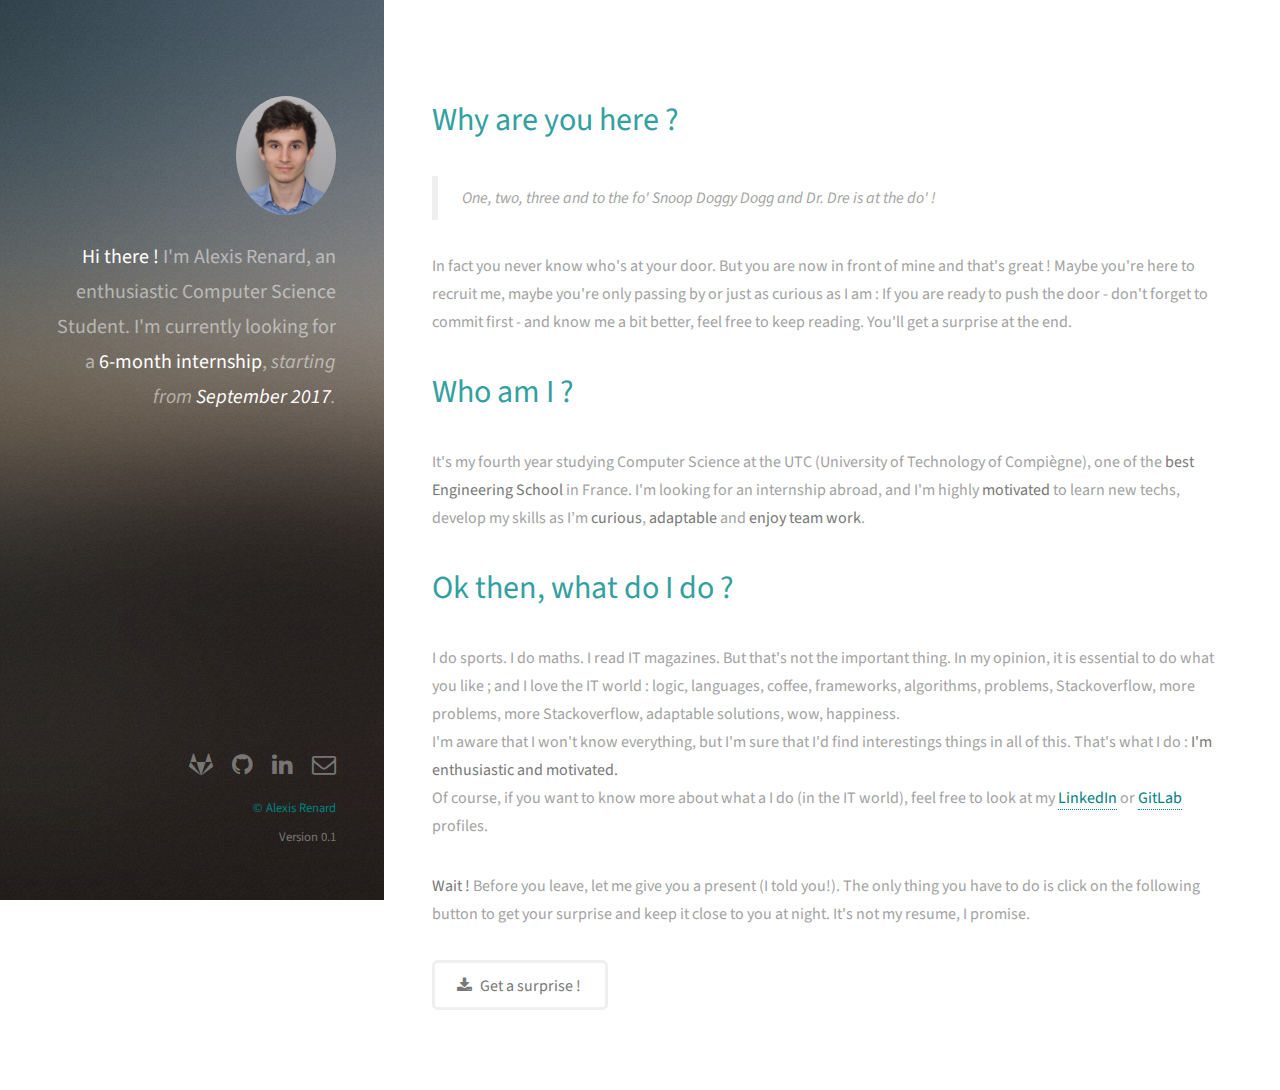
==== commit 8d97ba04: "small changes on desc, CV update to come" ====
--- a/index.html
+++ b/index.html
@@ -13,9 +13,10 @@
 		<!-- Header -->
 			<header id="header">
 				<div class="inner">
-					<a href="#" class="image avatar"><img src="images/profile_picture.jpg" alt="" /></a>
+					<a href="https://www.linkedin.com/in/renardalexis" class="image avatar"><img src="images/profile_picture.jpg" alt="" /></a>
 					<h1><strong>Hi there ! </strong> I'm Alexis Renard, an enthusiastic Computer Science Student. <br/>
 					I'm currently looking for a <strong>6-month internship</strong>, <i>starting from <strong>September 2017</strong>.</i><br />
+
 					</h1>
 				</div>
 			</header>
@@ -38,13 +39,13 @@
 						</header>
 						<p>It's my fourth year studying Computer Science at the UTC (University of Technology of Compiègne),
 one of the <strong>best Engineering School</strong> in France. I'm looking for an internship abroad, and I'm highly <strong>motivated</strong> to learn new techs, develop my skills
-as I’m <strong>curious</strong>, <strong>adaptable</strong> and <strong>enjoy the team work</strong>.</p>
+as I’m <strong>curious</strong>, <strong>adaptable</strong> and <strong>enjoy team work</strong>.</p>
 						
 						<header class="major">
 							<h2>Ok then, what do I do ?</h2>
 						</header>
 						<p>
-						I do sports. I do maths. I read IT magazines. But that's not the important thing. In my opinion, it  is essential to do what you like ; and I love the IT world : logic, languages, coffee, frameworks, team work, algorithms, problems, stackoverflows, more problems, more stackoverflows, adaptable solutions, wow, happiness. <br/>
+						I do sports. I do maths. I read IT magazines. But that's not the important thing. In my opinion, it  is essential to do what you like ; and I love the IT world : logic, languages, coffee, frameworks, algorithms, problems, Stackoverflow, more problems, more Stackoverflow, adaptable solutions, wow, happiness. <br/>
 						I'm aware that I won't know everything, but I'm sure that I'd find interestings things in all of this. That's what I do : <strong>I'm enthusiastic and motivated.</strong><br/>
 						Of course, if you want to know more about what a I do (in the IT world), feel free to look at my <a target="_blank" href="https://www.linkedin.com/in/renardalexis/">LinkedIn</a> or <a target="_blank" href="https://gitlab.com/alexis_renard">GitLab</a> profiles.
 						</p>
@@ -87,4 +88,4 @@
 			<script src="assets/js/main.js"></script>
 
 	</body>
-</html>+</html>
